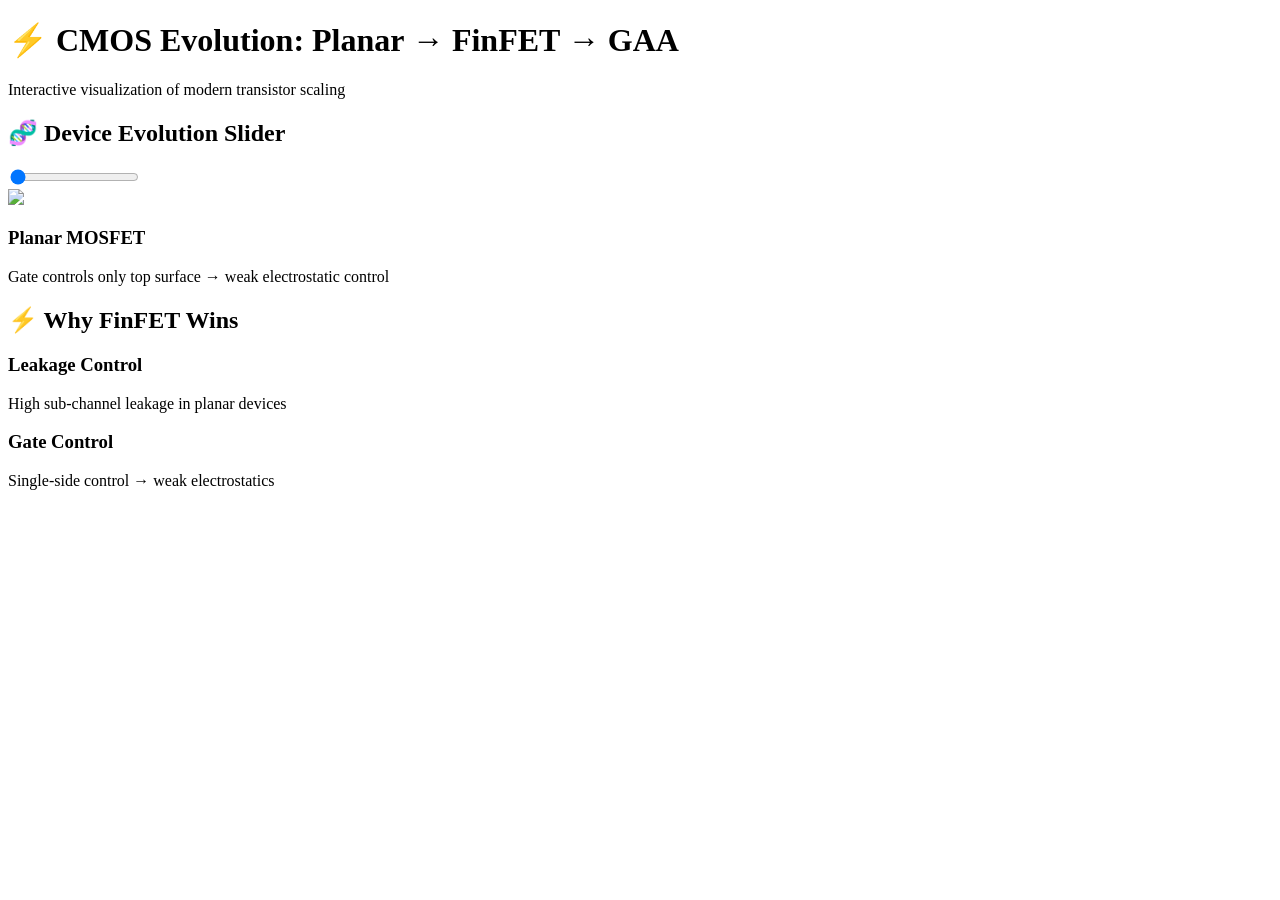
==== Module_1_Scaling_Beyond_CMOS/l3/index.html @ b25a1909 "Create index.html" ====
<!DOCTYPE html>
<html lang="en">
<head>
  <meta charset="UTF-8">
  <title>FinFET Evolution Interactive Lab</title>
  <link rel="stylesheet" href="styles.css">
</head>

<body>

<header>
  <h1>⚡ CMOS Evolution: Planar → FinFET → GAA</h1>
  <p>Interactive visualization of modern transistor scaling</p>
</header>

<section class="slider-section">

  <h2>🧬 Device Evolution Slider</h2>

  <div class="slider-container">

    <input type="range" min="0" max="2" value="0" id="deviceSlider">

    <div class="device-display">

      <img id="deviceImage" src="assets/planar.png">

      <h3 id="deviceTitle">Planar MOSFET</h3>

      <p id="deviceDesc">
        Gate controls only top surface → weak electrostatic control
      </p>

    </div>
  </div>

</section>

<section class="physics">

  <h2>⚡ Why FinFET Wins</h2>

  <div class="card">
    <h3>Leakage Control</h3>
    <p id="leakageText">High sub-channel leakage in planar devices</p>
  </div>

  <div class="card">
    <h3>Gate Control</h3>
    <p id="gateText">Single-side control → weak electrostatics</p>
  </div>

</section>

<script src="script.js"></script>

</body>
</html>
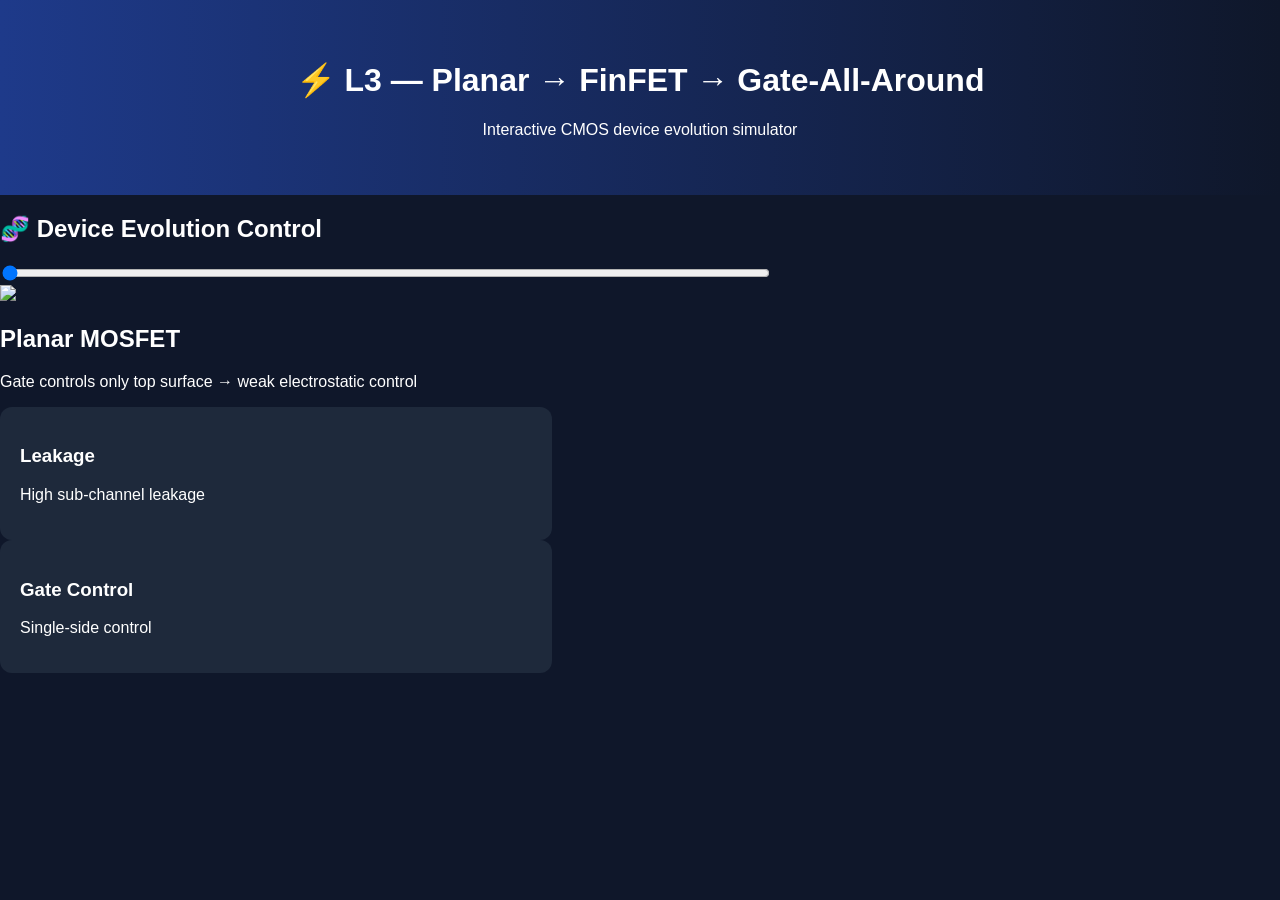
==== commit e6cba221: "Update index.html" ====
--- a/Module_1_Scaling_Beyond_CMOS/l3/index.html
+++ b/Module_1_Scaling_Beyond_CMOS/l3/index.html
@@ -2,52 +2,47 @@
 <html lang="en">
 <head>
   <meta charset="UTF-8">
-  <title>FinFET Evolution Interactive Lab</title>
+  <title>L3 — FinFET Interactive Lab</title>
   <link rel="stylesheet" href="styles.css">
 </head>
 
 <body>
 
 <header>
-  <h1>⚡ CMOS Evolution: Planar → FinFET → GAA</h1>
-  <p>Interactive visualization of modern transistor scaling</p>
+  <h1>⚡ L3 — Planar → FinFET → Gate-All-Around</h1>
+  <p>Interactive CMOS device evolution simulator</p>
 </header>
 
-<section class="slider-section">
+<section class="panel">
 
-  <h2>🧬 Device Evolution Slider</h2>
+  <h2>🧬 Device Evolution Control</h2>
 
-  <div class="slider-container">
+  <input type="range" min="0" max="2" value="0" id="slider">
 
-    <input type="range" min="0" max="2" value="0" id="deviceSlider">
+  <div class="device-box" id="deviceBox">
 
-    <div class="device-display">
+    <img id="deviceImg" src="assets/planar.png">
 
-      <img id="deviceImage" src="assets/planar.png">
+    <h2 id="title">Planar MOSFET</h2>
 
-      <h3 id="deviceTitle">Planar MOSFET</h3>
+    <p id="desc">
+      Gate controls only top surface → weak electrostatic control
+    </p>
 
-      <p id="deviceDesc">
-        Gate controls only top surface → weak electrostatic control
-      </p>
-
-    </div>
   </div>
 
 </section>
 
-<section class="physics">
-
-  <h2>⚡ Why FinFET Wins</h2>
+<section class="metrics">
 
   <div class="card">
-    <h3>Leakage Control</h3>
-    <p id="leakageText">High sub-channel leakage in planar devices</p>
+    <h3>Leakage</h3>
+    <p id="leakage">High sub-channel leakage</p>
   </div>
 
   <div class="card">
     <h3>Gate Control</h3>
-    <p id="gateText">Single-side control → weak electrostatics</p>
+    <p id="gate">Single-side control</p>
   </div>
 
 </section>
--- a/Module_1_Scaling_Beyond_CMOS/l3/styles.css
+++ b/Module_1_Scaling_Beyond_CMOS/l3/styles.css
@@ -0,0 +1,50 @@
+body {
+  font-family: Arial, sans-serif;
+  background: #0f172a;
+  color: white;
+  margin: 0;
+  padding: 0;
+}
+
+header {
+  text-align: center;
+  padding: 40px;
+  background: linear-gradient(90deg, #1e3a8a, #0f172a);
+}
+
+.slider-section {
+  padding: 40px;
+  text-align: center;
+}
+
+.slider-container {
+  margin-top: 20px;
+}
+
+input[type="range"] {
+  width: 60%;
+}
+
+.device-display {
+  margin-top: 30px;
+  transition: all 0.5s ease-in-out;
+}
+
+.device-display img {
+  width: 300px;
+  border-radius: 10px;
+  box-shadow: 0 0 20px rgba(0,0,0,0.5);
+}
+
+.physics {
+  display: flex;
+  justify-content: space-around;
+  padding: 50px;
+}
+
+.card {
+  background: #1e293b;
+  padding: 20px;
+  border-radius: 12px;
+  width: 40%;
+}
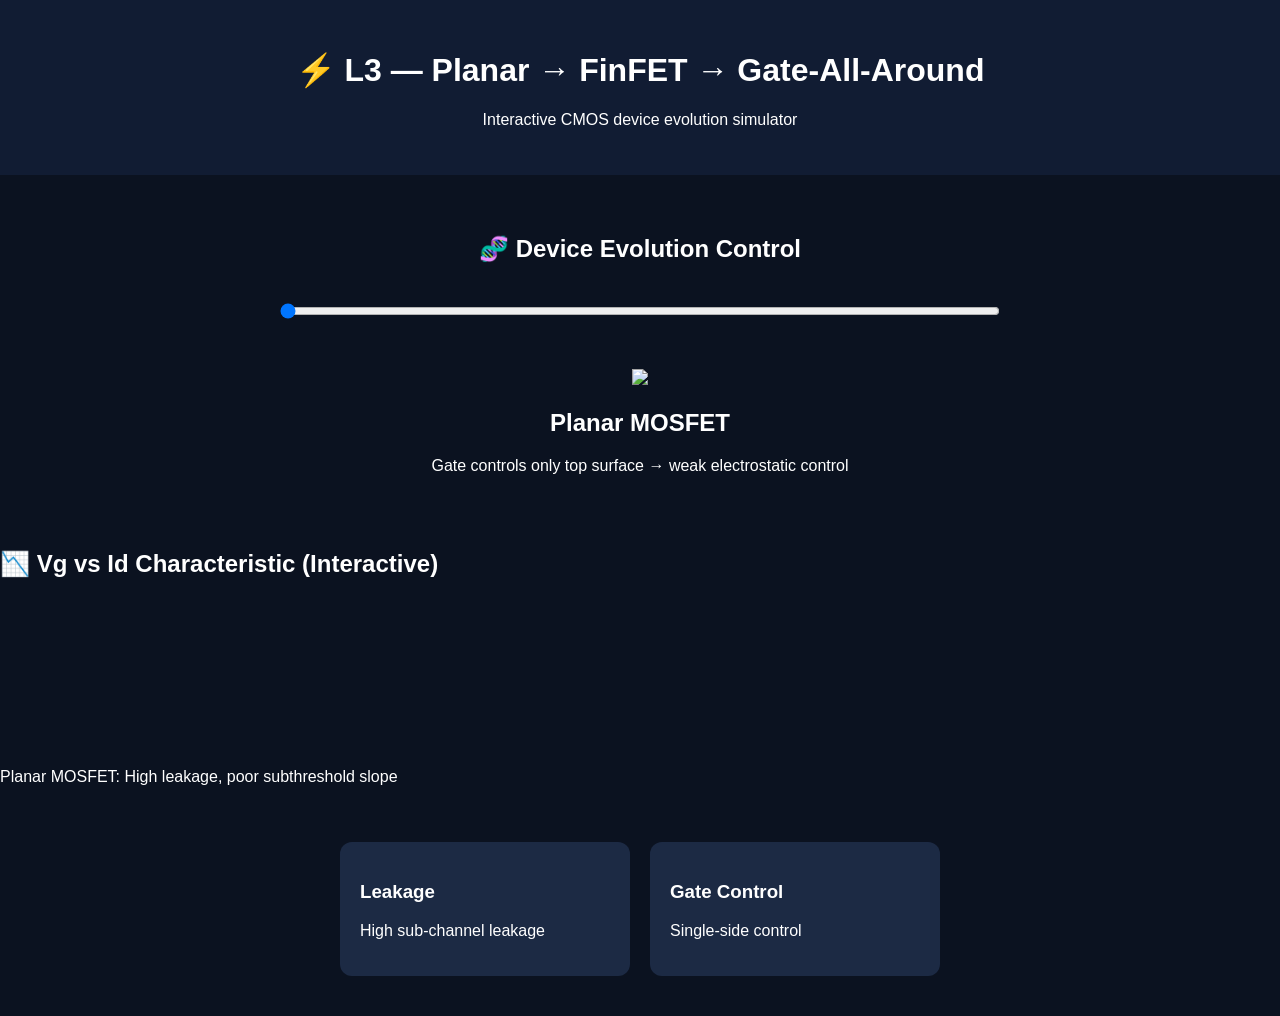
==== commit dd24797b: "Update index.html" ====
--- a/Module_1_Scaling_Beyond_CMOS/l3/index.html
+++ b/Module_1_Scaling_Beyond_CMOS/l3/index.html
@@ -32,7 +32,18 @@
   </div>
 
 </section>
+  
+<section class="curve-section">
 
+  <h2>📉 Vg vs Id Characteristic (Interactive)</h2>
+
+  <canvas id="curveCanvas"></canvas>
+
+  <p id="curveLabel">
+    Planar MOSFET: High leakage, poor subthreshold slope
+  </p>
+
+</section>
 <section class="metrics">
 
   <div class="card">
--- a/Module_1_Scaling_Beyond_CMOS/l3/styles.css
+++ b/Module_1_Scaling_Beyond_CMOS/l3/styles.css
@@ -1,50 +1,55 @@
 body {
-  font-family: Arial, sans-serif;
-  background: #0f172a;
+  margin: 0;
+  font-family: Arial;
+  background: #0b1220;
   color: white;
-  margin: 0;
-  padding: 0;
 }
 
 header {
   text-align: center;
-  padding: 40px;
-  background: linear-gradient(90deg, #1e3a8a, #0f172a);
+  padding: 30px;
+  background: #111c33;
 }
 
-.slider-section {
+.panel {
+  text-align: center;
   padding: 40px;
-  text-align: center;
-}
-
-.slider-container {
-  margin-top: 20px;
 }
 
 input[type="range"] {
   width: 60%;
+  margin: 20px;
 }
 
-.device-display {
+.device-box {
   margin-top: 30px;
+  transition: all 0.5s ease-in-out;
+  transform: scale(1);
+  opacity: 1;
+}
+
+.device-box img {
+  width: 260px;
   transition: all 0.5s ease-in-out;
 }
 
-.device-display img {
-  width: 300px;
-  border-radius: 10px;
-  box-shadow: 0 0 20px rgba(0,0,0,0.5);
-}
-
-.physics {
+.metrics {
   display: flex;
-  justify-content: space-around;
-  padding: 50px;
+  justify-content: center;
+  gap: 20px;
+  padding: 40px;
 }
 
 .card {
-  background: #1e293b;
+  background: #1c2a44;
   padding: 20px;
   border-radius: 12px;
-  width: 40%;
+  width: 250px;
+  transition: all 0.4s ease;
 }
+
+/* 🔥 visible animation trigger */
+.fade {
+  opacity: 0.3;
+  transform: scale(0.95);
+}
